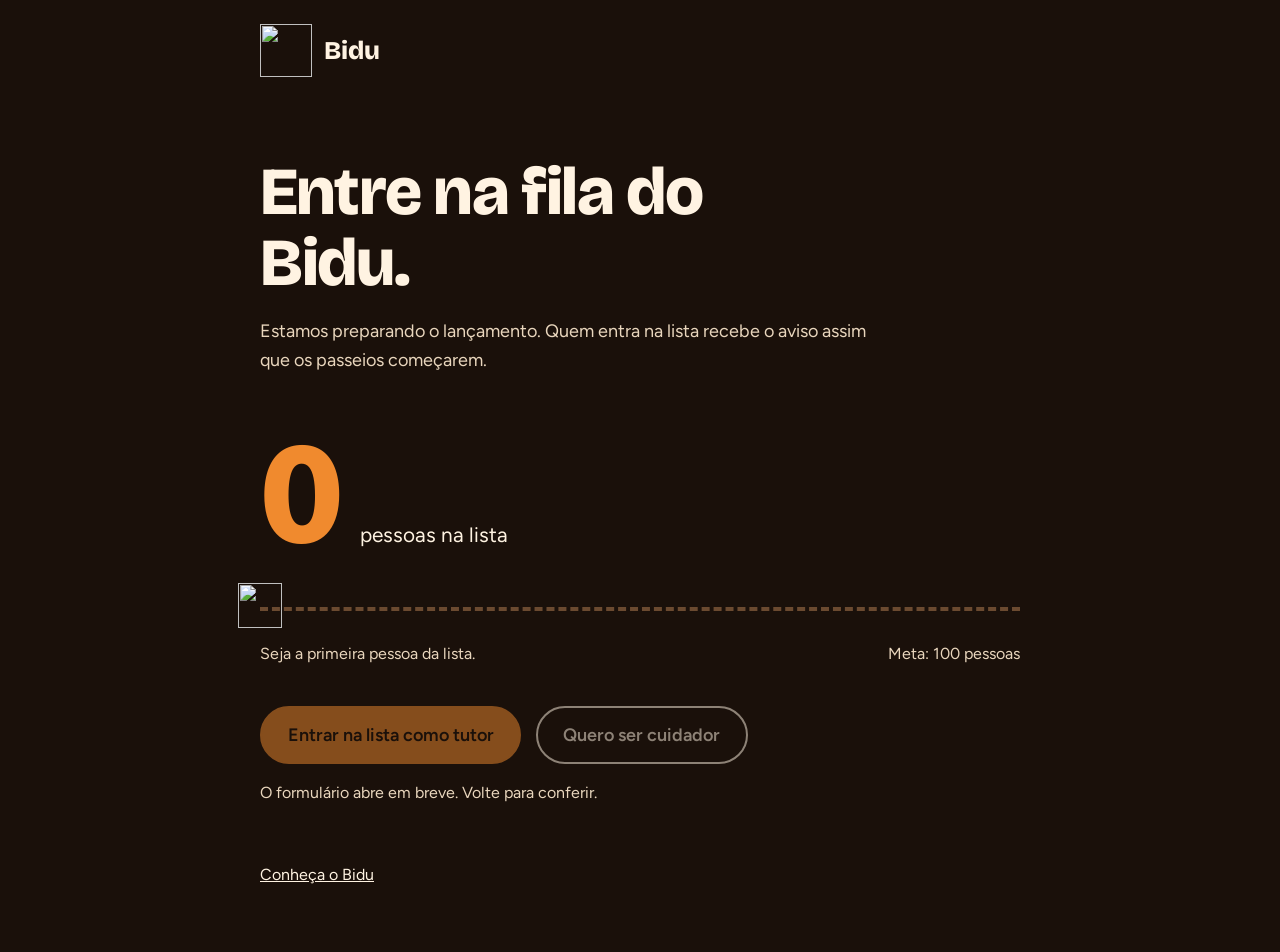
==== lista.html @ 1bd9966f "first commit" ====
<!DOCTYPE html>
<html lang="pt-BR">
  <head>
    <meta charset="utf-8">
    <meta name="viewport" content="width=device-width, initial-scale=1, viewport-fit=cover">
    <title>Bidu – Lista de espera</title>
    <meta name="description" content="Entre na lista de espera do Bidu e seja avisado quando os passeios para o seu pet começarem.">
    <link rel="preconnect" href="https://fonts.googleapis.com">
    <link rel="preconnect" href="https://fonts.gstatic.com" crossorigin>
    <link rel="stylesheet" href="https://fonts.googleapis.com/css2?family=Bricolage+Grotesque:wght@700;800&family=Figtree:wght@400;600&display=swap">
    <link rel="stylesheet" href="lista.css">
  </head>
  <body>
    <main class="wrap">
      <a class="brand" href="#topo" id="topo"><img src="logo.png" alt="" width="52" height="53">Bidu</a>
      <h1>Entre na fila do Bidu.</h1>
      <p>Estamos preparando o lançamento. Quem entra na lista recebe o aviso assim que os passeios começarem.</p>
      <div class="count" role="group" aria-labelledby="lbl">
        <span class="n" id="n" aria-hidden="true">0</span>
        <span class="sr" id="srn"></span>
        <span class="l" id="lbl">pessoas na lista</span>
      </div>
      <div class="track" aria-hidden="true">
        <div class="done" id="done"></div>
        <img id="mk" src="logo.png" alt="" width="44" height="45">
      </div>
      <p class="goal">
        <span id="first" hidden>Seja a primeira pessoa da lista.</span>
        <span id="goalTxt"></span>
      </p>
      <div class="actions">
        <a class="btn" href="#" data-form>Entrar na lista como tutor</a>
        <a class="btn ghost" href="#" data-form>Quero ser cuidador</a>
      </div>
      <p id="msg" hidden>O formulário abre em breve. Volte para conferir.</p>
      <p class="back"><a href="index.html">Conheça o Bidu</a></p>
    </main>
    <script src="lista.js"></script>
  </body>
</html>
---- lista.css ----
/* Bidu: estilos da lista de espera (lista.html) */

:root {
  --ink: #1A100A;
  --brown: #4A2A14;
  --orange: #F08A2E;
  --cream: #FFF3E2;
  --sand: #E9D6BD;
  color-scheme: dark;
  box-sizing: border-box;
  padding-top: env(safe-area-inset-top,0px);
  padding-bottom: env(safe-area-inset-bottom,0px);
}

html {
  scroll-padding-top: env(safe-area-inset-top,0px);
}

*,
*::before,
*::after {
  box-sizing: border-box;
}

body {
  margin: 0;
  min-height: 100vh;
  background: var(--ink);
  color: var(--cream);
  font: 400 1.125rem/1.6 Figtree,system-ui,sans-serif;
}

.wrap {
  width: min(760px,100% - 2.5rem);
  margin-inline: auto;
  padding: 1.5rem 0 4rem;
}

.brand {
  display: inline-flex;
  align-items: center;
  gap: .75rem;
  font: 800 1.6rem 'Bricolage Grotesque',sans-serif;
  color: inherit;
  text-decoration: none;
  margin-bottom: clamp(2.5rem,8vw,5rem);
}

.brand img {
  width: 52px;
  height: 53px;
}

h1 {
  font: 800 clamp(2.4rem,6.5vw,4.2rem)/1.05 'Bricolage Grotesque',sans-serif;
  letter-spacing: -.02em;
  margin: 0 0 1.2rem;
  max-width: 14ch;
}

p {
  margin: 0;
  max-width: 52ch;
  color: var(--sand);
}

.count {
  display: flex;
  align-items: baseline;
  gap: 1rem;
  flex-wrap: wrap;
  margin: 3rem 0 .5rem;
}

.count .n {
  font: 800 clamp(5rem,20vw,9rem)/1 'Bricolage Grotesque',sans-serif;
  color: var(--orange);
  font-variant-numeric: tabular-nums;
}

.count .l {
  font-size: 1.3rem;
  color: var(--cream);
}

.track {
  position: relative;
  height: 48px;
  margin: 1rem 0 .6rem;
}

.track::before {
  content: "";
  position: absolute;
  left: 0;
  right: 0;
  top: 50%;
  border-top: 4px dashed #6B4A30;
}

.track .done {
  position: absolute;
  left: 0;
  top: 50%;
  height: 0;
  border-top: 4px dashed var(--orange);
  width: 0;
}

.track img {
  position: absolute;
  top: 0;
  left: 0;
  width: 44px;
  height: 45px;
  transform: translateX(-50%);
}

.goal {
  font-size: 1rem;
  display: flex;
  justify-content: space-between;
  max-width: none;
}

.actions {
  display: flex;
  flex-wrap: wrap;
  gap: .9rem;
  margin-top: 2.5rem;
}

.btn {
  display: inline-flex;
  align-items: center;
  min-height: 48px;
  padding: .8rem 1.6rem;
  border-radius: 999px;
  background: var(--orange);
  color: var(--ink);
  font-weight: 600;
  text-decoration: none;
  border: 2px solid var(--orange);
}

.btn.ghost {
  background: transparent;
  color: var(--cream);
  border-color: var(--cream);
}

.btn:hover {
  filter: brightness(1.08);
}

.btn[aria-disabled="true"] {
  opacity: .5;
  pointer-events: none;
}

:focus-visible {
  outline: 3px solid var(--orange);
  outline-offset: 3px;
}

#msg {
  margin-top: 1rem;
  font-size: 1rem;
}

.back {
  margin-top: 3.5rem;
  font-size: 1rem;
}

.back a {
  color: var(--cream);
}

.sr {
  position: absolute;
  width: 1px;
  height: 1px;
  overflow: hidden;
  clip: rect(0 0 0 0);
  white-space: nowrap;
}

[hidden] {
  display: none!important;
}
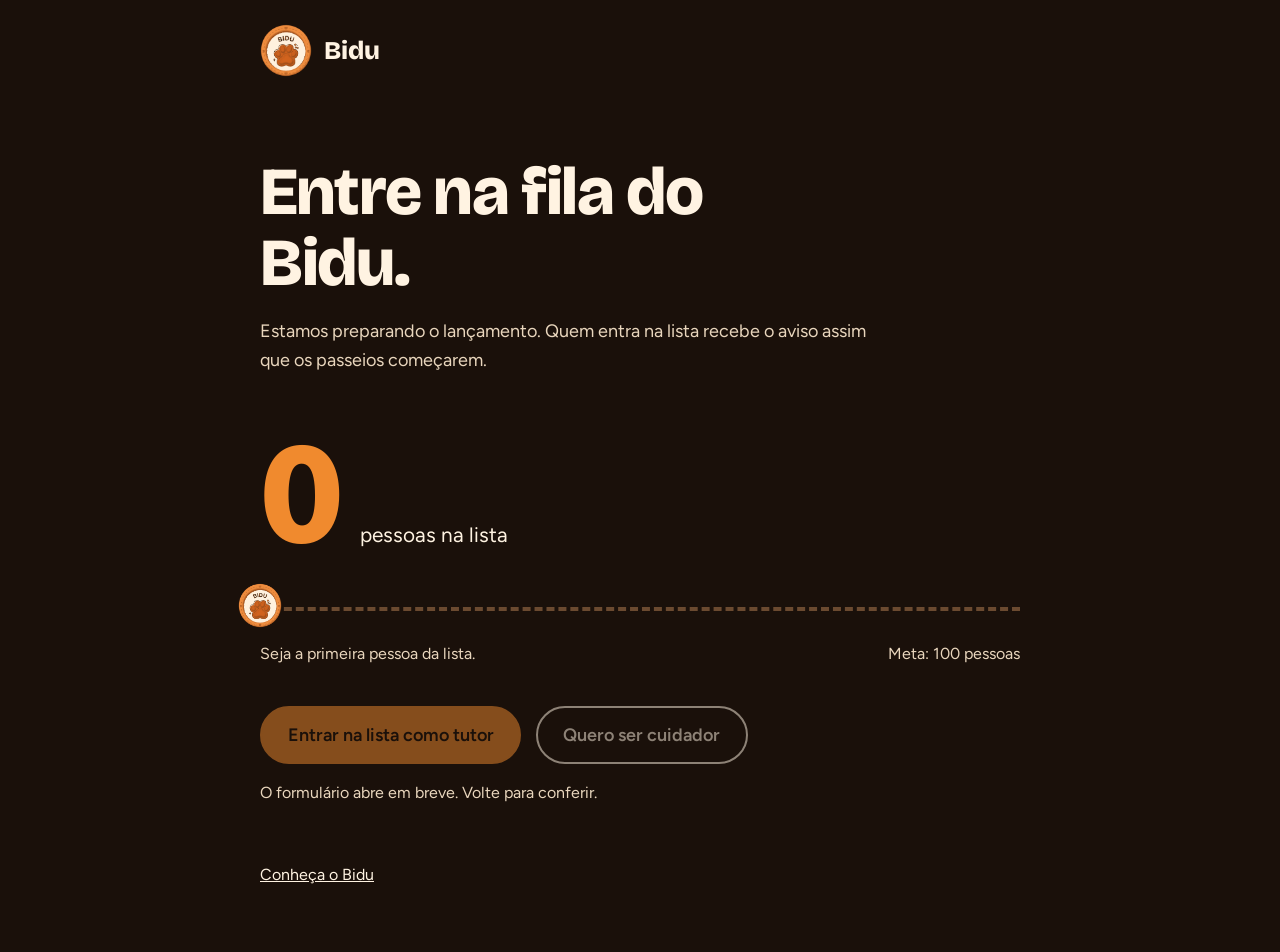
==== commit 29821118: "fix: logo paths (img/logo.png) and animate ladder levels" ====
--- a/lista.html
+++ b/lista.html
@@ -12,7 +12,7 @@
   </head>
   <body>
     <main class="wrap">
-      <a class="brand" href="#topo" id="topo"><img src="logo.png" alt="" width="52" height="53">Bidu</a>
+      <a class="brand" href="#topo" id="topo"><img src="img/logo.png" alt="" width="52" height="53">Bidu</a>
       <h1>Entre na fila do Bidu.</h1>
       <p>Estamos preparando o lançamento. Quem entra na lista recebe o aviso assim que os passeios começarem.</p>
       <div class="count" role="group" aria-labelledby="lbl">
@@ -22,7 +22,7 @@
       </div>
       <div class="track" aria-hidden="true">
         <div class="done" id="done"></div>
-        <img id="mk" src="logo.png" alt="" width="44" height="45">
+        <img id="mk" src="img/logo.png" alt="" width="44" height="45">
       </div>
       <p class="goal">
         <span id="first" hidden>Seja a primeira pessoa da lista.</span>
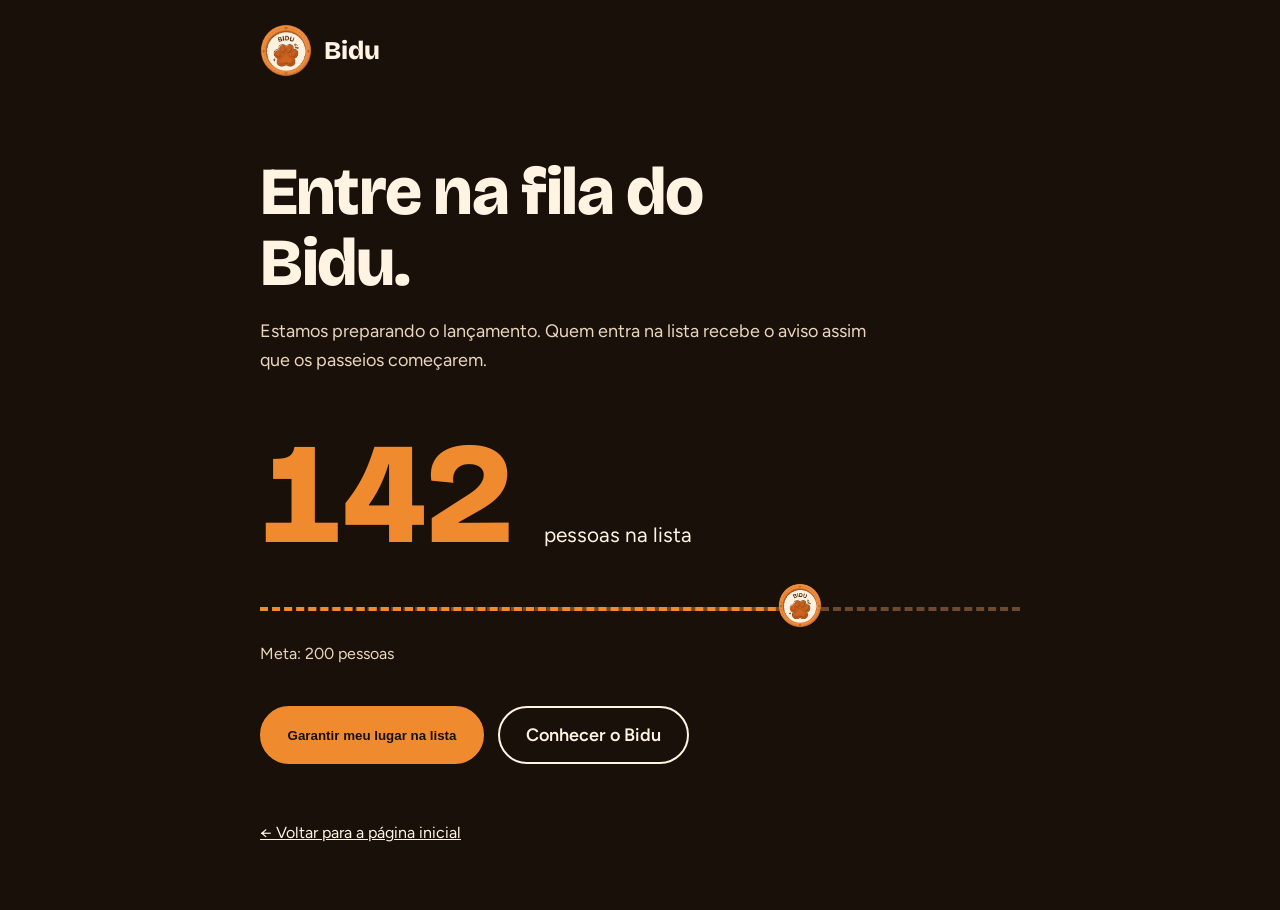
==== commit 9a050b87: "feat: add lead capture form, WhatsApp integration, and UTM tracking" ====
--- a/lista.html
+++ b/lista.html
@@ -3,37 +3,95 @@
   <head>
     <meta charset="utf-8">
     <meta name="viewport" content="width=device-width, initial-scale=1, viewport-fit=cover">
-    <title>Bidu – Lista de espera</title>
+    <title>Bidu – Lista de espera & Cadastro</title>
     <meta name="description" content="Entre na lista de espera do Bidu e seja avisado quando os passeios para o seu pet começarem.">
     <link rel="preconnect" href="https://fonts.googleapis.com">
     <link rel="preconnect" href="https://fonts.gstatic.com" crossorigin>
     <link rel="stylesheet" href="https://fonts.googleapis.com/css2?family=Bricolage+Grotesque:wght@700;800&family=Figtree:wght@400;600&display=swap">
     <link rel="stylesheet" href="lista.css">
+
+    <!-- Meta Pixel Code (Substitua SEU_PIXEL_ID pelo seu ID real do Meta Pixel) -->
+    <script>
+      !function(f,b,e,v,n,t,s)
+      {if(f.fbq)return;n=f.fbq=function(){n.callMethod?
+      n.callMethod.apply(n,arguments):n.queue.push(arguments)};
+      if(!f._infer)f._queue=[];t=b.createElement(e);t.async=!0;
+      t.src=v;s=b.getElementsByTagName(e)[0];
+      s.parentNode.insertBefore(t,s)}(window, document,'script',
+      'https://connect.facebook.net/en_US/fbevents.js');
+      fbq('init', 'SEU_PIXEL_ID');
+      fbq('track', 'PageView');
+    </script>
+    <noscript><img height="1" width="1" style="display:none" src="https://www.facebook.com/tr?id=SEU_PIXEL_ID&ev=PageView&noscript=1"/></noscript>
+    <!-- End Meta Pixel Code -->
   </head>
   <body>
     <main class="wrap">
-      <a class="brand" href="#topo" id="topo"><img src="img/logo.png" alt="" width="52" height="53">Bidu</a>
-      <h1>Entre na fila do Bidu.</h1>
-      <p>Estamos preparando o lançamento. Quem entra na lista recebe o aviso assim que os passeios começarem.</p>
-      <div class="count" role="group" aria-labelledby="lbl">
-        <span class="n" id="n" aria-hidden="true">0</span>
-        <span class="sr" id="srn"></span>
-        <span class="l" id="lbl">pessoas na lista</span>
+      <a class="brand" href="index.html" id="topo"><img src="img/logo.png" alt="" width="52" height="53">Bidu</a>
+
+      <div id="intro-view">
+        <h1>Entre na fila do Bidu.</h1>
+        <p>Estamos preparando o lançamento. Quem entra na lista recebe o aviso assim que os passeios começarem.</p>
+        <div class="count" role="group" aria-labelledby="lbl">
+          <span class="n" id="n" aria-hidden="true">142</span>
+          <span class="sr" id="srn"></span>
+          <span class="l" id="lbl">pessoas na lista</span>
+        </div>
+        <div class="track" aria-hidden="true">
+          <div class="done" id="done" style="width: 70%;"></div>
+          <img id="mk" src="img/logo.png" alt="" width="44" height="45" style="left: 70%;">
+        </div>
+        <p class="goal">
+          <span id="first" hidden>Seja a primeira pessoa da lista.</span>
+          <span id="goalTxt">Meta: 200 pessoas</span>
+        </p>
+
+        <div class="actions">
+          <button class="btn" id="openFormBtn">Garantir meu lugar na lista</button>
+          <a class="btn ghost" href="index.html">Conhecer o Bidu</a>
+        </div>
       </div>
-      <div class="track" aria-hidden="true">
-        <div class="done" id="done"></div>
-        <img id="mk" src="img/logo.png" alt="" width="44" height="45">
-      </div>
-      <p class="goal">
-        <span id="first" hidden>Seja a primeira pessoa da lista.</span>
-        <span id="goalTxt"></span>
-      </p>
-      <div class="actions">
-        <a class="btn" href="#" data-form>Entrar na lista como tutor</a>
-        <a class="btn ghost" href="#" data-form>Quero ser cuidador</a>
-      </div>
-      <p id="msg" hidden>O formulário abre em breve. Volte para conferir.</p>
-      <p class="back"><a href="index.html">Conheça o Bidu</a></p>
+
+      <!-- Formulário de Captura (Lead / CRM / WhatsApp / Planilha) -->
+      <section id="form-section" class="form-card" style="display:none;">
+        <h2>Cadastre-se na Lista VIP</h2>
+        <p>Preencha seus dados para receber o acesso antecipado e falar direto com nossa equipe.</p>
+
+        <form id="leadForm" class="lead-form">
+          <div class="field">
+            <label for="nome">Seu Nome</label>
+            <input type="text" id="nome" name="nome" required placeholder="Ex: Maria Silva">
+          </div>
+          <div class="field">
+            <label for="whatsapp">WhatsApp / Telefone</label>
+            <input type="tel" id="whatsapp" name="whatsapp" required placeholder="(11) 99999-9999">
+          </div>
+          <div class="field">
+            <label for="email">E-mail</label>
+            <input type="email" id="email" name="email" required placeholder="voce@exemplo.com">
+          </div>
+          <div class="field">
+            <label for="perfil">Você é:</label>
+            <select id="perfil" name="perfil">
+              <option value="Tutor">Tutor (Tenho Pet)</option>
+              <option value="Cuidador">Quero ser Cuidador</option>
+            </select>
+          </div>
+
+          <div class="form-actions">
+            <button type="submit" class="btn" id="submitWhatsapp">Entrar via WhatsApp & Salvar</button>
+            <button type="button" class="btn ghost" id="backBtn">Voltar</button>
+          </div>
+        </form>
+
+        <div id="successMessage" hidden class="success-box">
+          <h3>🎉 Cadastro realizado com sucesso!</h3>
+          <p>Você foi redirecionado para o WhatsApp e seus dados foram salvos na nossa base de contatos.</p>
+          <a href="index.html" class="btn" style="margin-top: 1rem;">Voltar ao início</a>
+        </div>
+      </section>
+
+      <p class="back"><a href="index.html">← Voltar para a página inicial</a></p>
     </main>
     <script src="lista.js"></script>
   </body>
--- a/lista.css
+++ b/lista.css
@@ -141,6 +141,7 @@
   font-weight: 600;
   text-decoration: none;
   border: 2px solid var(--orange);
+  cursor: pointer;
 }
 
 .btn.ghost {
@@ -153,19 +154,73 @@
   filter: brightness(1.08);
 }
 
-.btn[aria-disabled="true"] {
-  opacity: .5;
-  pointer-events: none;
-}
-
-:focus-visible {
-  outline: 3px solid var(--orange);
-  outline-offset: 3px;
-}
-
-#msg {
+.form-card {
+  background: #2A1A10;
+  border: 2px solid var(--brown);
+  border-radius: 16px;
+  padding: 2rem;
+  margin-top: 1.5rem;
+}
+
+.form-card h2 {
+  font-family: 'Bricolage Grotesque', sans-serif;
+  font-size: 1.8rem;
+  margin-bottom: 0.5rem;
+  color: var(--cream);
+}
+
+.lead-form {
+  margin-top: 1.5rem;
+  display: flex;
+  flex-direction: column;
+  gap: 1.2rem;
+}
+
+.field {
+  display: flex;
+  flex-direction: column;
+  gap: 0.4rem;
+}
+
+.field label {
+  font-size: 0.95rem;
+  font-weight: 600;
+  color: var(--sand);
+}
+
+.field input, .field select {
+  padding: 0.8rem 1rem;
+  border-radius: 8px;
+  border: 1px solid var(--brown);
+  background: var(--ink);
+  color: var(--cream);
+  font-size: 1rem;
+  font-family: inherit;
+}
+
+.field input:focus, .field select:focus {
+  outline: 2px solid var(--orange);
+}
+
+.form-actions {
+  display: flex;
+  gap: 1rem;
   margin-top: 1rem;
-  font-size: 1rem;
+}
+
+.success-box {
+  background: #1e3a2f;
+  border: 2px solid #2b7a5e;
+  padding: 1.5rem;
+  border-radius: 12px;
+  text-align: center;
+  margin-top: 1.5rem;
+}
+
+.success-box h3 {
+  color: #6ee7b7;
+  margin-bottom: 0.5rem;
+  font-family: 'Bricolage Grotesque', sans-serif;
 }
 
 .back {
@@ -177,15 +232,6 @@
   color: var(--cream);
 }
 
-.sr {
-  position: absolute;
-  width: 1px;
-  height: 1px;
-  overflow: hidden;
-  clip: rect(0 0 0 0);
-  white-space: nowrap;
-}
-
 [hidden] {
   display: none!important;
 }
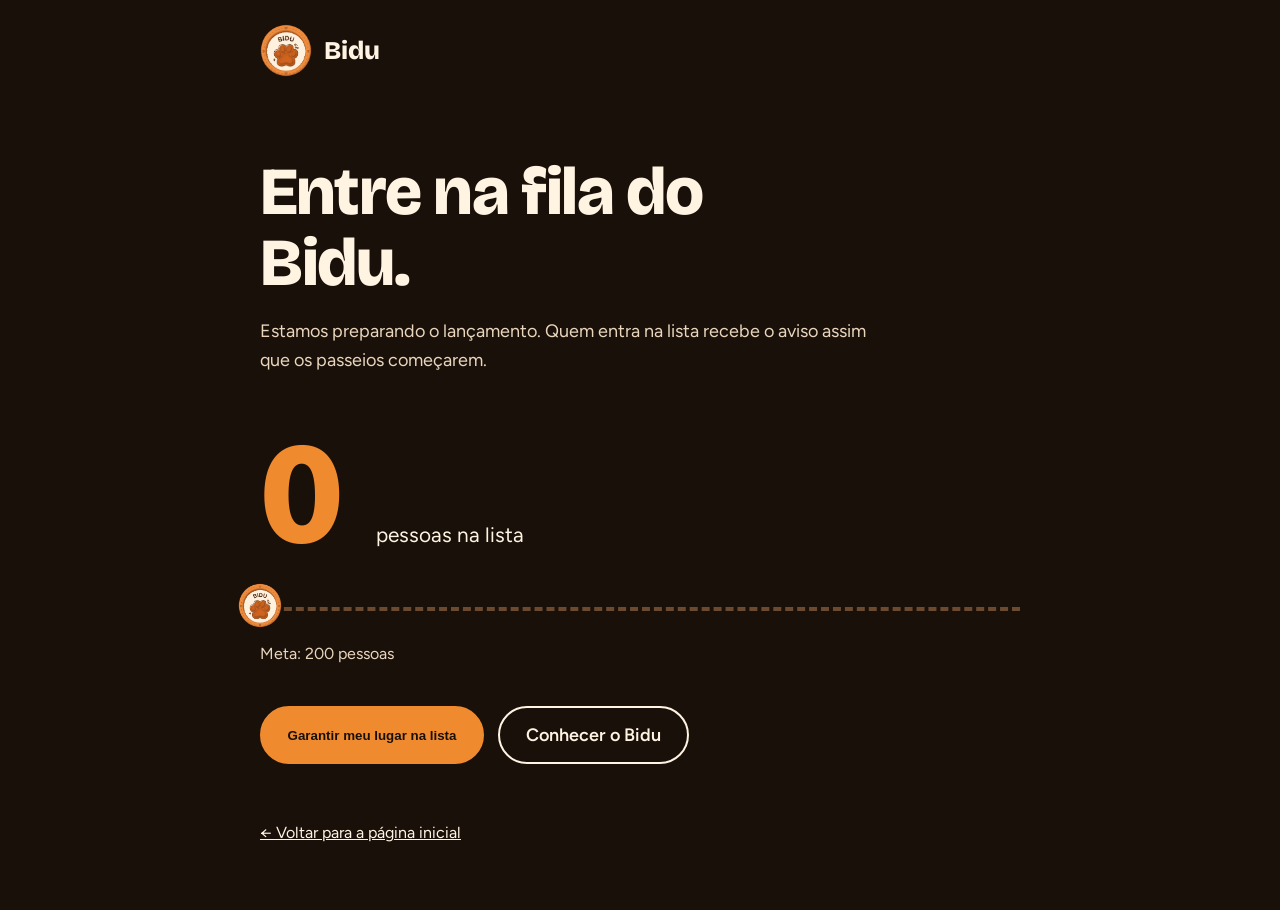
==== commit 86885f01: "fix: reset counter to 0 and ensure button functionality" ====
--- a/lista.html
+++ b/lista.html
@@ -33,7 +33,7 @@
         <h1>Entre na fila do Bidu.</h1>
         <p>Estamos preparando o lançamento. Quem entra na lista recebe o aviso assim que os passeios começarem.</p>
         <div class="count" role="group" aria-labelledby="lbl">
-          <span class="n" id="n" aria-hidden="true">142</span>
+          <span class="n" id="n" aria-hidden="true">0</span>
           <span class="sr" id="srn"></span>
           <span class="l" id="lbl">pessoas na lista</span>
         </div>
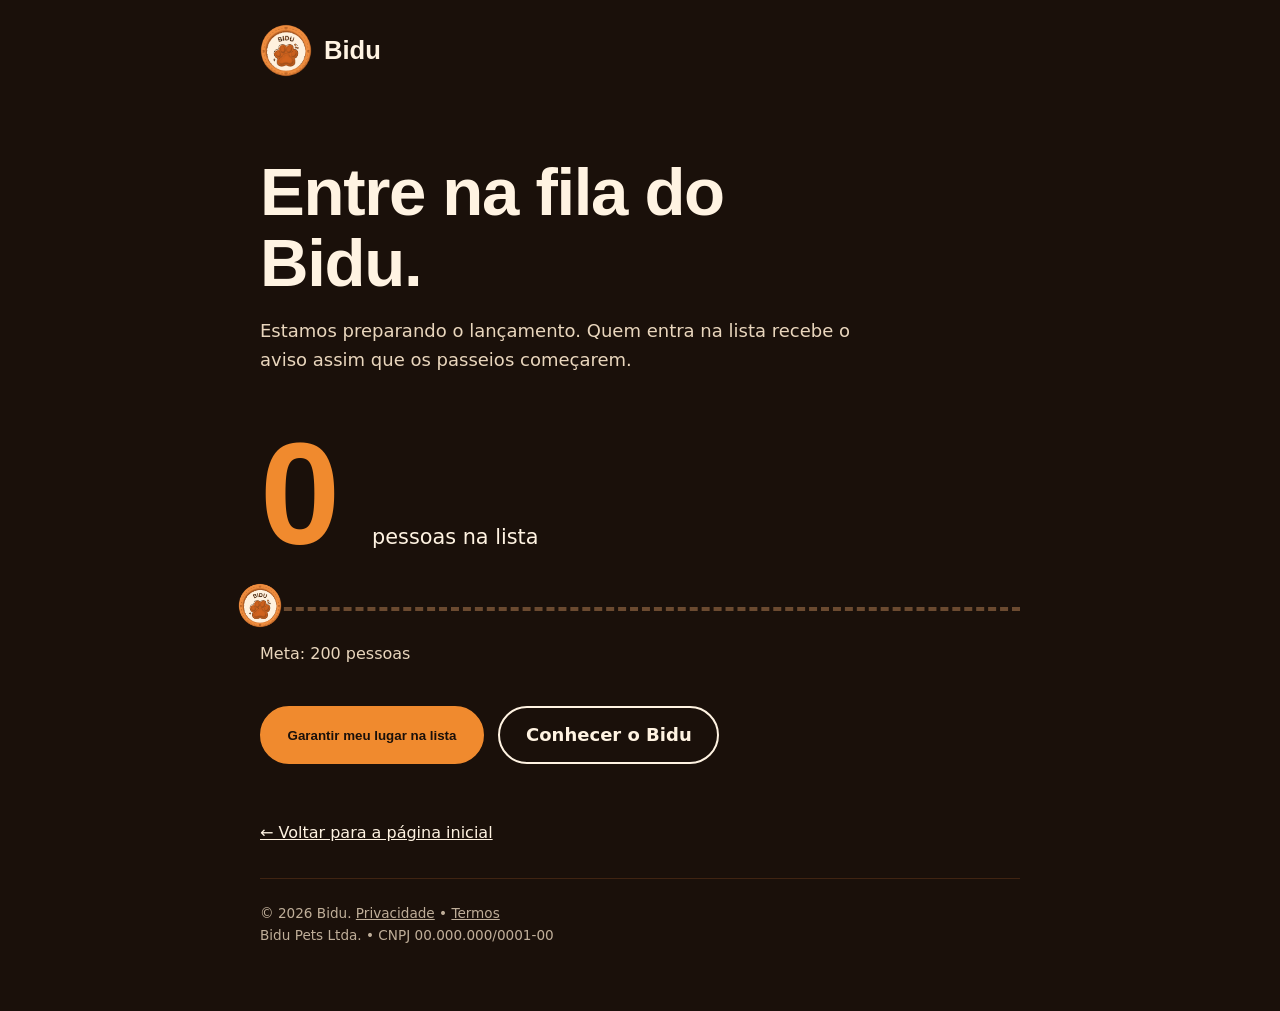
==== commit c808e218: "fix: reset counter to 0 and ensure button functionality" ====
--- a/lista.html
+++ b/lista.html
@@ -5,6 +5,7 @@
     <meta name="viewport" content="width=device-width, initial-scale=1, viewport-fit=cover">
     <title>Bidu – Lista de espera & Cadastro</title>
     <meta name="description" content="Entre na lista de espera do Bidu e seja avisado quando os passeios para o seu pet começarem.">
+    <meta http-equiv="Content-Security-Policy" content="default-src 'self' https: data:; script-src 'self' 'unsafe-inline' https://fonts.googleapis.com https://fonts.gstatic.com https://connect.facebook.net; style-src 'self' 'unsafe-inline' https://fonts.googleapis.com; img-src 'self' data: https:; font-src 'self' https://fonts.gstatic.com; connect-src 'self' https://connect.facebook.net https://wa.me;">
     <link rel="preconnect" href="https://fonts.googleapis.com">
     <link rel="preconnect" href="https://fonts.gstatic.com" crossorigin>
     <link rel="stylesheet" href="https://fonts.googleapis.com/css2?family=Bricolage+Grotesque:wght@700;800&family=Figtree:wght@400;600&display=swap">
@@ -91,7 +92,12 @@
         </div>
       </section>
 
-      <p class="back"><a href="index.html">← Voltar para a página inicial</a></p>
+      <p class="back" style="margin-bottom: 2rem;"><a href="index.html">← Voltar para a página inicial</a></p>
+
+      <footer style="border-top: 1px solid var(--brown); padding-top: 1.5rem; font-size: 0.85rem; color: var(--sand); opacity: 0.8;">
+        <p>© 2026 Bidu. <a href="#" style="color: inherit;">Privacidade</a> • <a href="#" style="color: inherit;">Termos</a></p>
+        <p>Bidu Pets Ltda. • CNPJ 00.000.000/0001-00</p>
+      </footer>
     </main>
     <script src="lista.js"></script>
   </body>
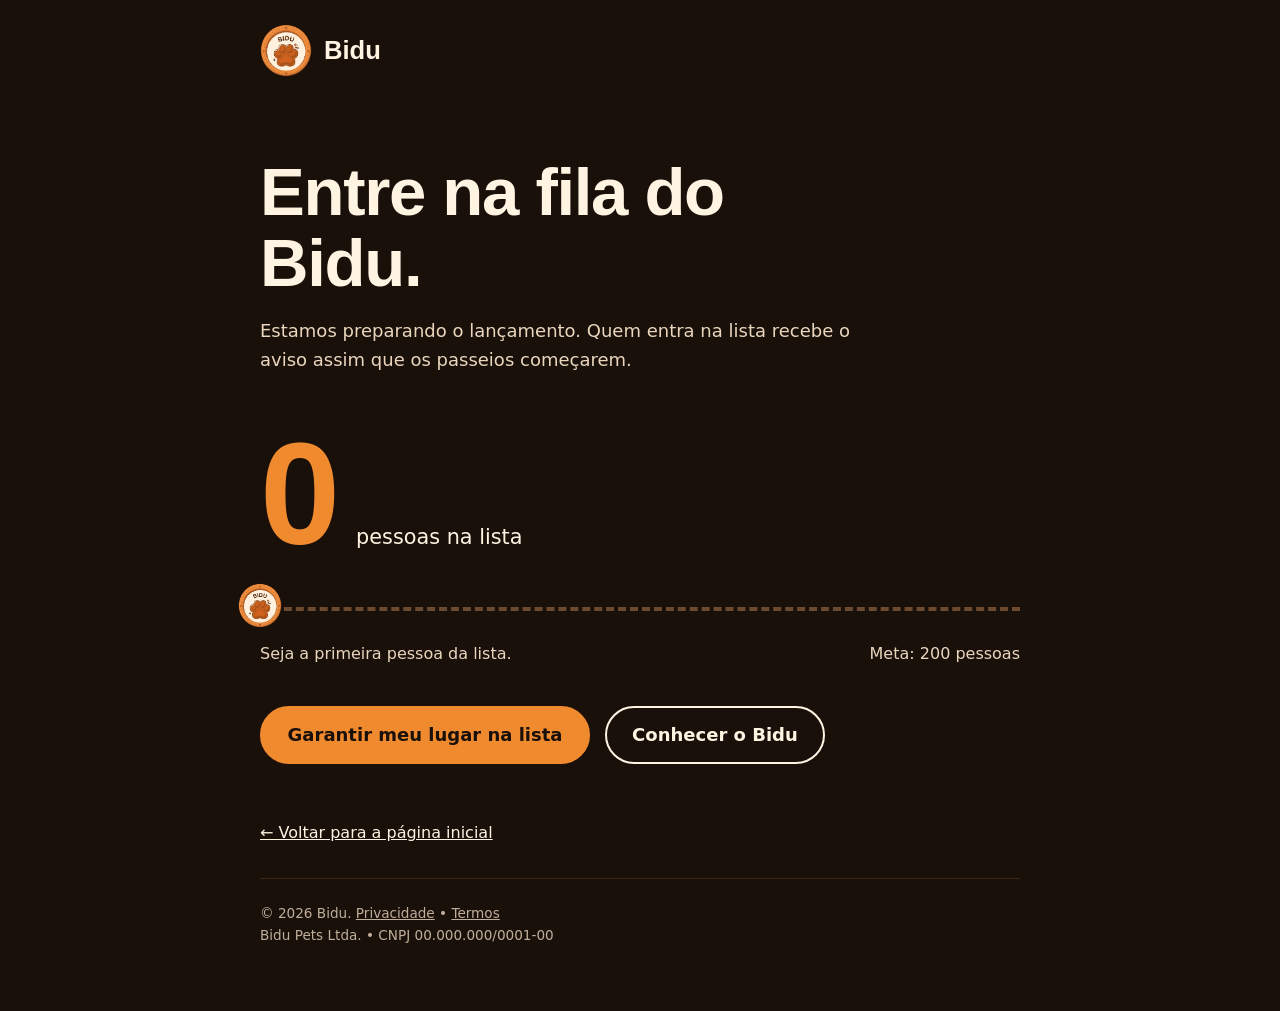
==== commit 305f8c1c: "O cachorro funciona corretamente" ====
--- a/lista.html
+++ b/lista.html
@@ -10,21 +10,6 @@
     <link rel="preconnect" href="https://fonts.gstatic.com" crossorigin>
     <link rel="stylesheet" href="https://fonts.googleapis.com/css2?family=Bricolage+Grotesque:wght@700;800&family=Figtree:wght@400;600&display=swap">
     <link rel="stylesheet" href="lista.css">
-
-    <!-- Meta Pixel Code (Substitua SEU_PIXEL_ID pelo seu ID real do Meta Pixel) -->
-    <script>
-      !function(f,b,e,v,n,t,s)
-      {if(f.fbq)return;n=f.fbq=function(){n.callMethod?
-      n.callMethod.apply(n,arguments):n.queue.push(arguments)};
-      if(!f._infer)f._queue=[];t=b.createElement(e);t.async=!0;
-      t.src=v;s=b.getElementsByTagName(e)[0];
-      s.parentNode.insertBefore(t,s)}(window, document,'script',
-      'https://connect.facebook.net/en_US/fbevents.js');
-      fbq('init', 'SEU_PIXEL_ID');
-      fbq('track', 'PageView');
-    </script>
-    <noscript><img height="1" width="1" style="display:none" src="https://www.facebook.com/tr?id=SEU_PIXEL_ID&ev=PageView&noscript=1"/></noscript>
-    <!-- End Meta Pixel Code -->
   </head>
   <body>
     <main class="wrap">
@@ -39,8 +24,8 @@
           <span class="l" id="lbl">pessoas na lista</span>
         </div>
         <div class="track" aria-hidden="true">
-          <div class="done" id="done" style="width: 70%;"></div>
-          <img id="mk" src="img/logo.png" alt="" width="44" height="45" style="left: 70%;">
+          <div class="done" id="done"></div>
+          <img id="mk" src="img/logo.png" alt="" width="44" height="45">
         </div>
         <p class="goal">
           <span id="first" hidden>Seja a primeira pessoa da lista.</span>
@@ -79,6 +64,11 @@
             </select>
           </div>
 
+          <div class="consent">
+            <input type="checkbox" id="consent" name="consent" required>
+            <label for="consent">Li e concordo com a <a href="privacidade.html" target="_blank" rel="noopener">Política de Privacidade</a> e aceito receber comunicações do Bidu.</label>
+          </div>
+
           <div class="form-actions">
             <button type="submit" class="btn" id="submitWhatsapp">Entrar via WhatsApp & Salvar</button>
             <button type="button" class="btn ghost" id="backBtn">Voltar</button>
@@ -86,19 +76,23 @@
         </form>
 
         <div id="successMessage" hidden class="success-box">
-          <h3>🎉 Cadastro realizado com sucesso!</h3>
-          <p>Você foi redirecionado para o WhatsApp e seus dados foram salvos na nossa base de contatos.</p>
-          <a href="index.html" class="btn" style="margin-top: 1rem;">Voltar ao início</a>
+          <h3>Quase lá!</h3>
+          <p>Toque no botão abaixo para enviar sua mensagem pelo WhatsApp. É ela que confirma a sua entrada na lista.</p>
+          <div class="form-actions" style="justify-content: center;">
+            <a id="waLink" class="btn" href="#" target="_blank" rel="noopener">Abrir WhatsApp</a>
+            <a href="index.html" class="btn ghost">Voltar ao início</a>
+          </div>
         </div>
       </section>
 
       <p class="back" style="margin-bottom: 2rem;"><a href="index.html">← Voltar para a página inicial</a></p>
 
       <footer style="border-top: 1px solid var(--brown); padding-top: 1.5rem; font-size: 0.85rem; color: var(--sand); opacity: 0.8;">
-        <p>© 2026 Bidu. <a href="#" style="color: inherit;">Privacidade</a> • <a href="#" style="color: inherit;">Termos</a></p>
+        <p>© 2026 Bidu. <a href="privacidade.html" style="color: inherit;">Privacidade</a> • <a href="termos.html" style="color: inherit;">Termos</a></p>
         <p>Bidu Pets Ltda. • CNPJ 00.000.000/0001-00</p>
       </footer>
     </main>
+    <script src="cookies.js"></script>
     <script src="lista.js"></script>
   </body>
-</html>
+</html>
--- a/lista.css
+++ b/lista.css
@@ -204,8 +204,29 @@
 
 .form-actions {
   display: flex;
+  flex-wrap: wrap;
   gap: 1rem;
   margin-top: 1rem;
+}
+
+.consent {
+  display: flex;
+  align-items: flex-start;
+  gap: .7rem;
+  font-size: .95rem;
+  color: var(--sand);
+}
+
+.consent input {
+  width: 22px;
+  height: 22px;
+  margin-top: .15rem;
+  flex: none;
+  accent-color: var(--orange);
+}
+
+.consent a {
+  color: var(--cream);
 }
 
 .success-box {
@@ -232,6 +253,80 @@
   color: var(--cream);
 }
 
+:focus-visible {
+  outline: 3px solid var(--orange);
+  outline-offset: 3px;
+}
+
+.sr {
+  position: absolute;
+  width: 1px;
+  height: 1px;
+  overflow: hidden;
+  clip: rect(0 0 0 0);
+  white-space: nowrap;
+}
+
 [hidden] {
   display: none!important;
 }
+
+/* Cookie banner */
+#cookie-banner {
+  position: fixed;
+  bottom: 1.5rem;
+  left: 50%;
+  translate: -50% 0;
+  width: min(560px, 100% - 2rem);
+  background: var(--brown);
+  color: var(--cream);
+  border-radius: 12px;
+  padding: 1.2rem 1.5rem;
+  display: flex;
+  align-items: center;
+  gap: 1.2rem;
+  flex-wrap: wrap;
+  box-shadow: 0 8px 32px #0005;
+  z-index: 999;
+  font-size: 1rem;
+}
+
+#cookie-banner p {
+  flex: 1;
+  min-width: 200px;
+  margin: 0;
+  color: #EBD9C2;
+  font-size: .95rem;
+}
+
+#cookie-banner a {
+  color: var(--orange);
+}
+
+#cookie-banner .cookie-actions {
+  display: flex;
+  gap: .6rem;
+  flex-wrap: wrap;
+}
+
+#cookie-banner .btn {
+  white-space: nowrap;
+  font-size: .95rem;
+  padding: .6rem 1.3rem;
+  min-height: 40px;
+  color: var(--ink);
+  background: var(--orange);
+  cursor: pointer;
+}
+
+#cookie-banner .btn.ghost {
+  background: transparent;
+  color: var(--cream);
+  border-color: var(--cream);
+}
+
+button.btn {
+  font: inherit;
+  font-weight: 600;
+  cursor: pointer;
+}
